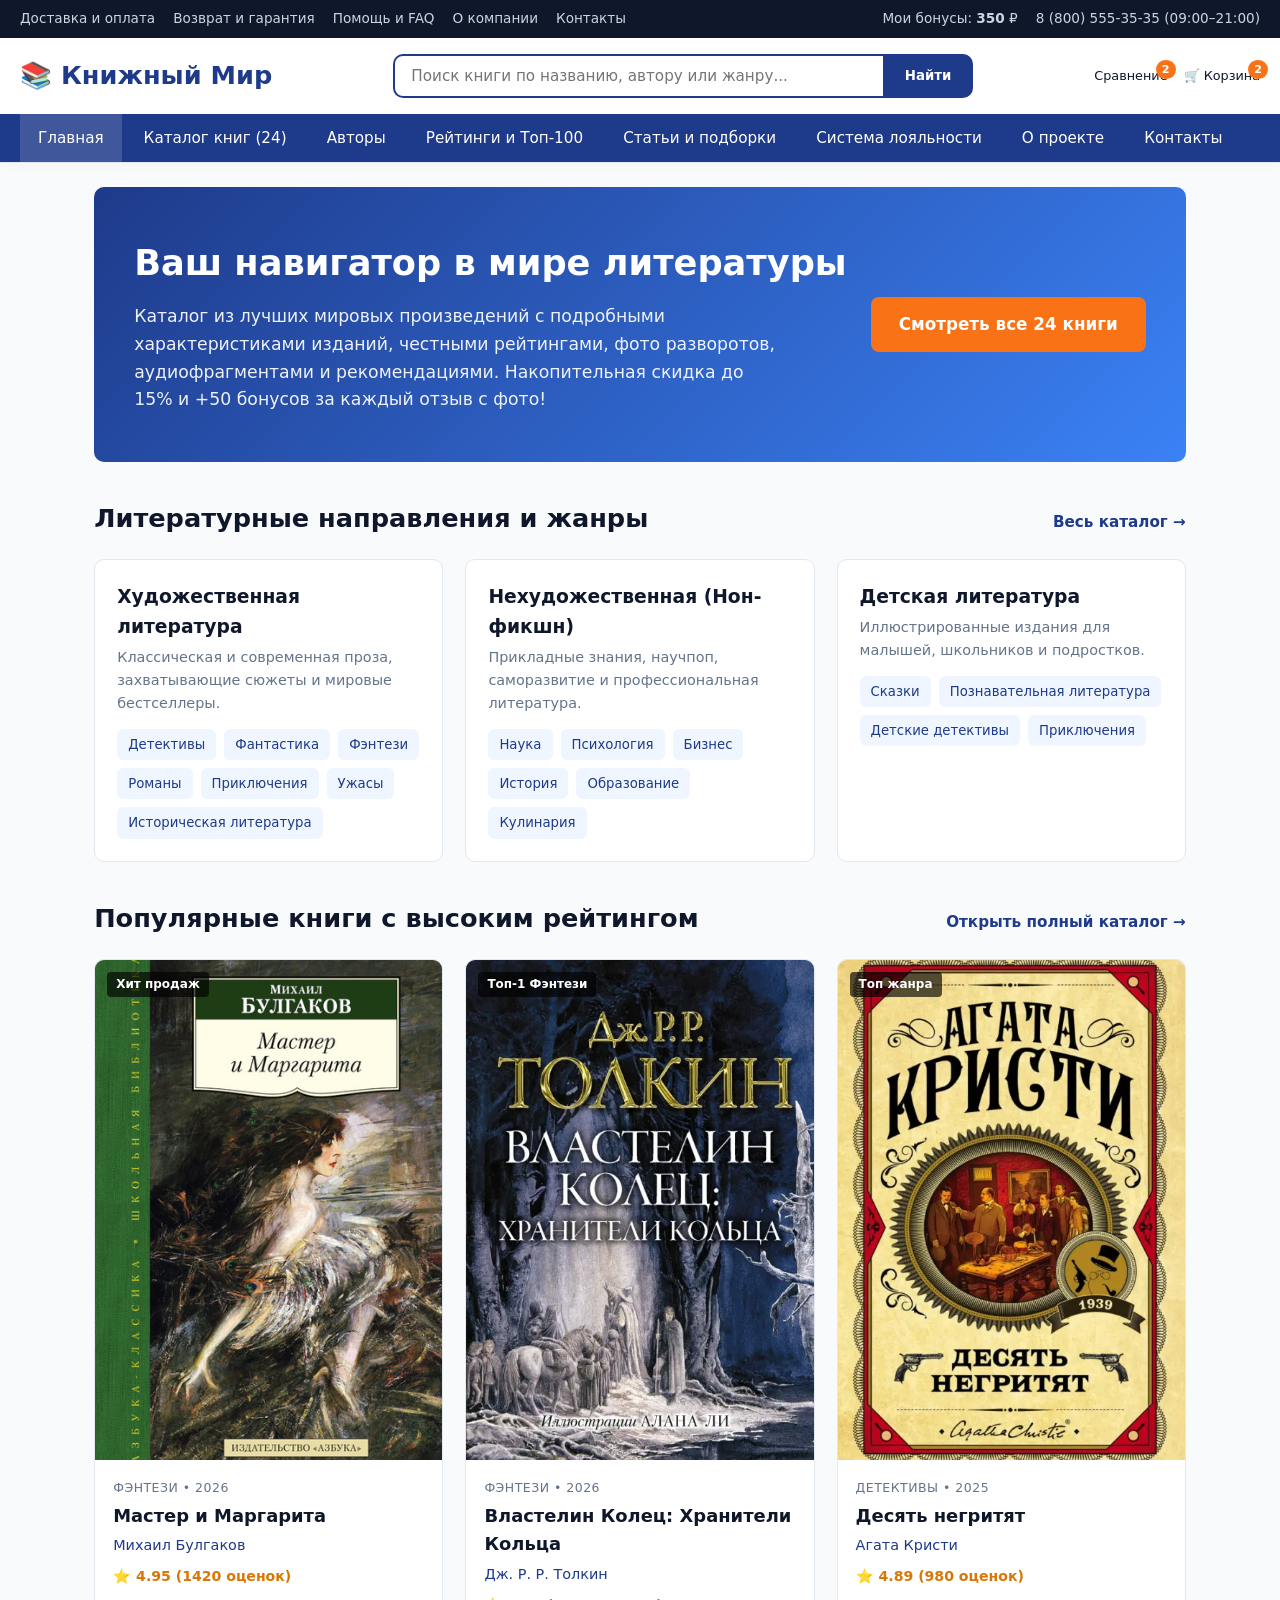
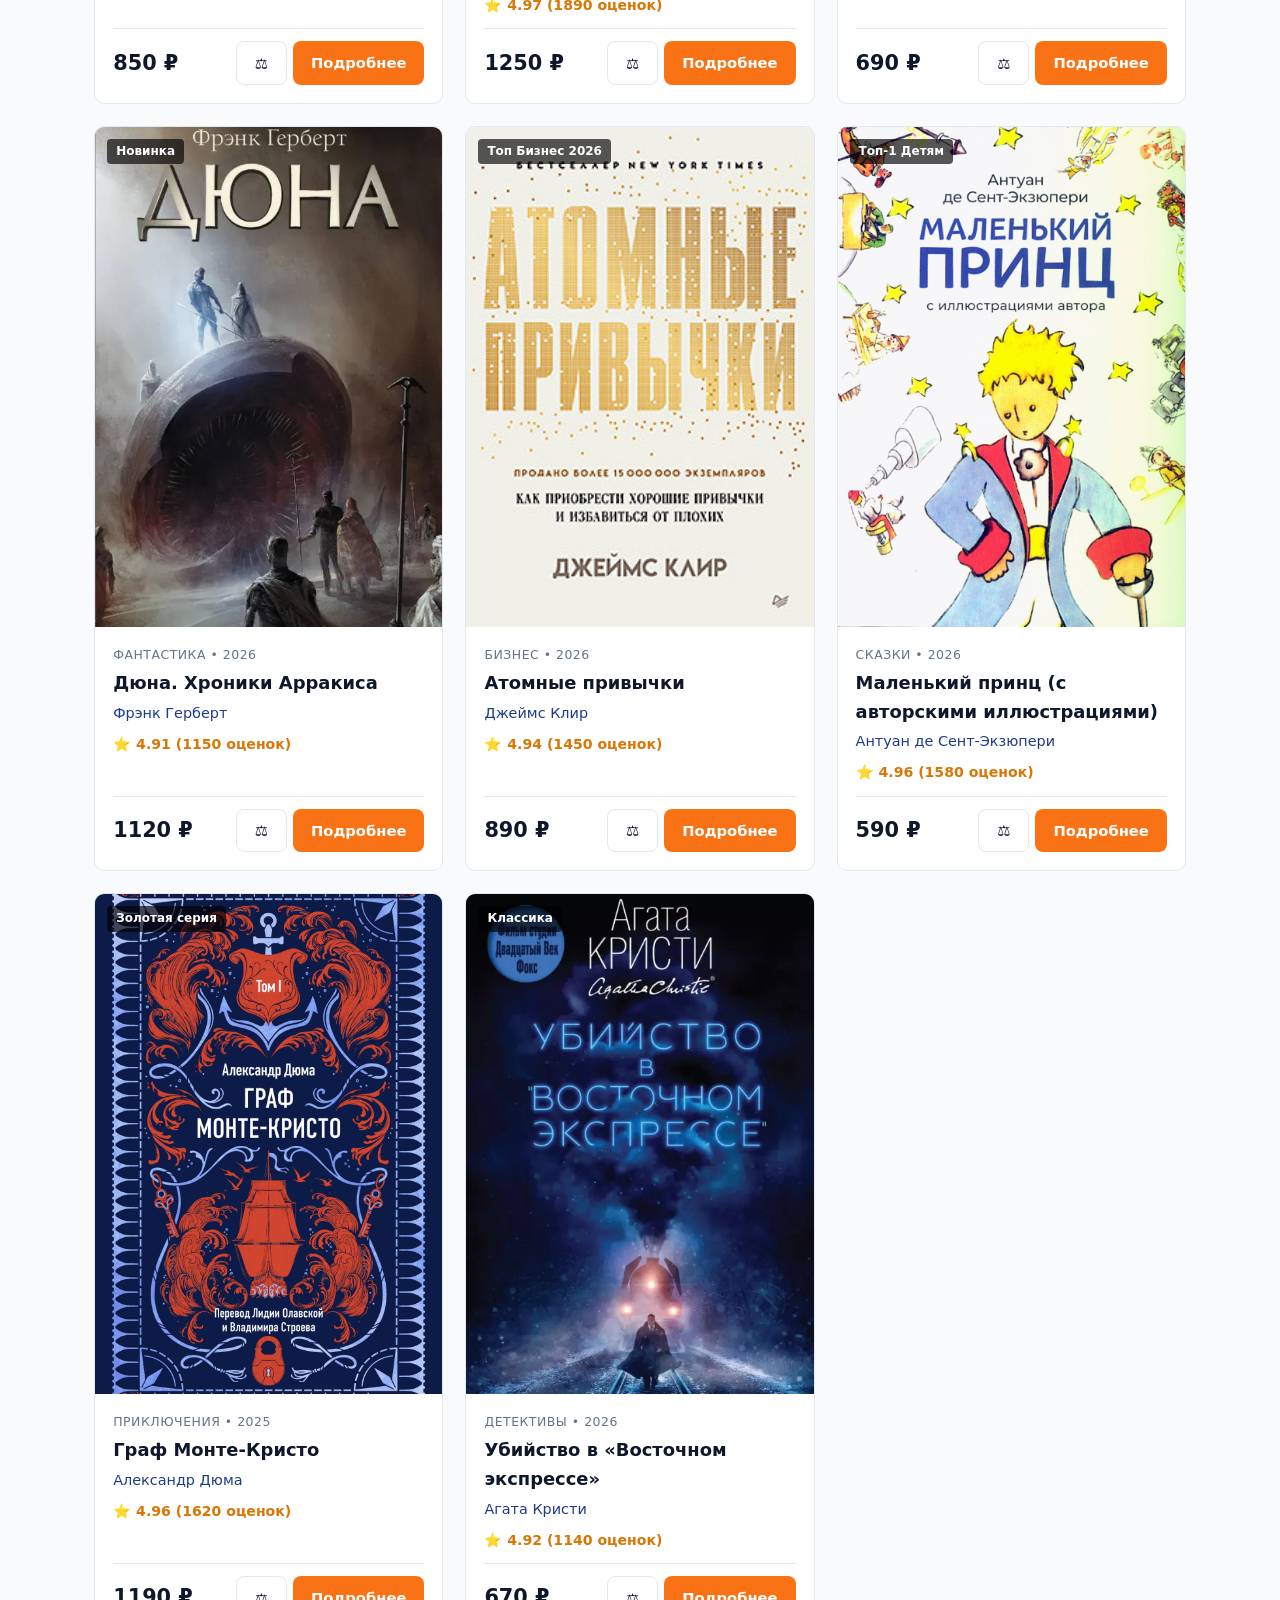
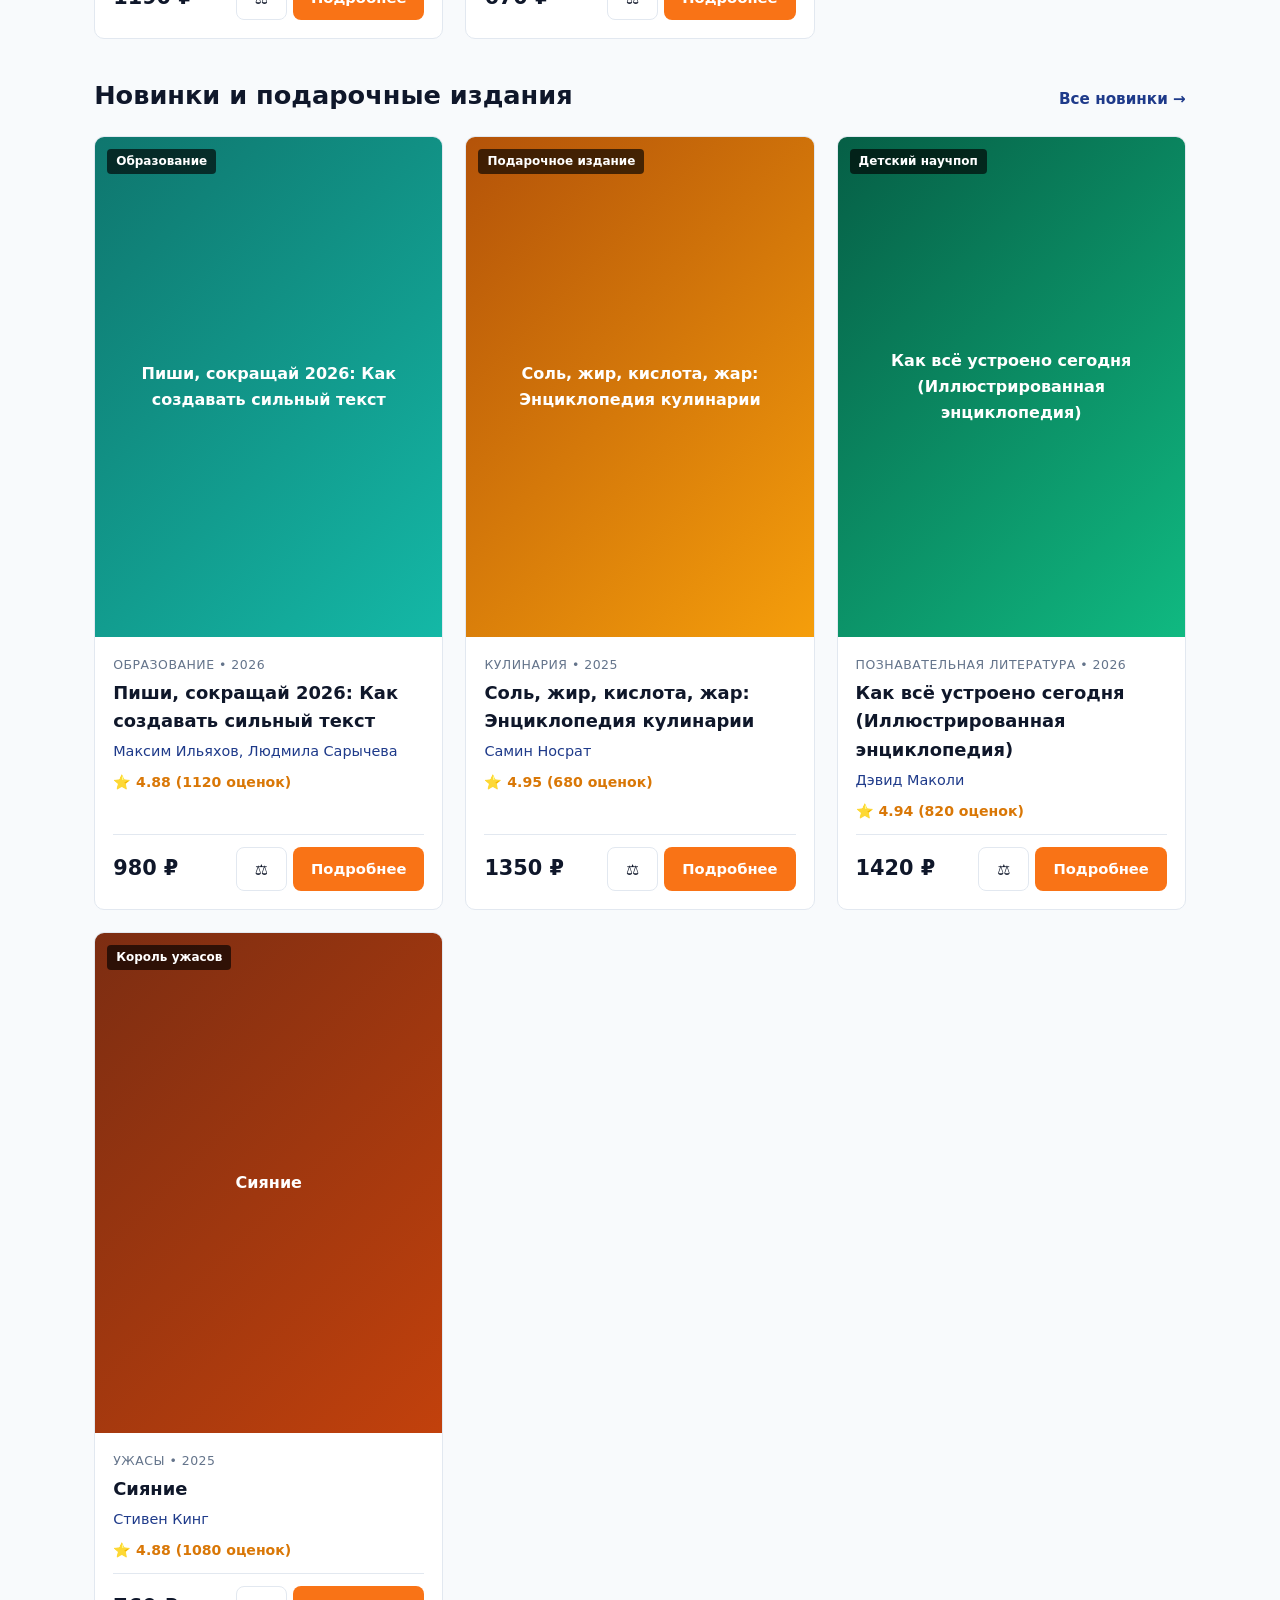
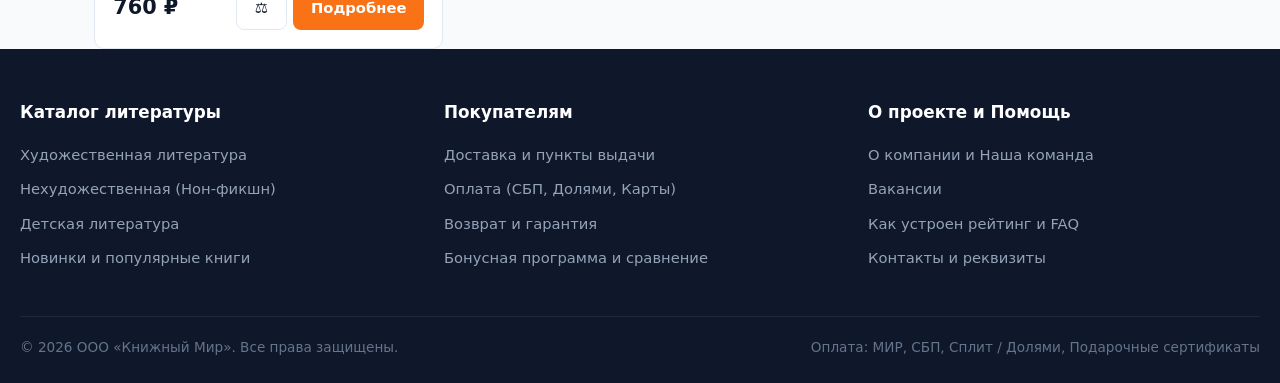
==== index.html @ ac9afecb "Add files via upload" ====
<!DOCTYPE html>
<html lang="ru">
<head>
    <meta charset="UTF-8">
	<meta name="yandex-verification" content="7a20573ecc2f7885" />
    <meta name="viewport" content="width=device-width, initial-scale=1.0">
    <title>Книжный Мир — интернет-магазин книг и литературный каталог с рейтингами</title>
    <meta name="description" content="Большой каталог художественной, нехудожественной и детской литературы. Отзывы читателей, подборки лучших книг, быстрая доставка и оплата Долями или СБП.">
    <meta name="keywords" content="книги, каталог книг, лучшие книги, книги по жанрам, художественная литература, нон фикшн, детская литература">
    <link rel="stylesheet" href="style.css">
</head>
<body>

    <div class="top-bar">
        <div class="container top-bar-inner">
            <div class="top-links">
                <a href="delivery.html">Доставка и оплата</a>
                <a href="delivery.html#returns">Возврат и гарантия</a>
                <a href="help.html">Помощь и FAQ</a>
                <a href="about.html">О компании</a>
                <a href="contacts.html">Контакты</a>
            </div>
            <div class="top-actions">
                <a href="loyalty.html">Мои бонусы: <strong class="js-bonus-count">350</strong> ₽</a>
                <span> 8 (800) 555-35-35 (09:00–21:00)</span>
            </div>
        </div>
    </div>

    <header>
        <div class="container header-main">
            <a href="index.html" class="logo">📚 Книжный Мир</a>
            <form class="search-box" action="catalog.html" method="get">
                <input type="text" name="q" placeholder="Поиск книги по названию, автору или жанру...">
                <button type="submit">Найти</button>
            </form>
            <div class="header-icons">
                <a href="loyalty.html" class="icon-btn">
                    <span>Сравнение</span>
                    <span class="badge js-compare-count">2</span>
                </a>
                <a href="delivery.html" class="icon-btn">
                    <span>🛒 Корзина</span>
                    <span class="badge js-cart-count">2</span>
                </a>
            </div>
        </div>
        <nav class="main-nav">
            <div class="container">
                <ul class="nav-list">
                    <li><a href="index.html" class="active">Главная</a></li>
                    <li><a href="catalog.html">Каталог книг (24)</a></li>
                    <li><a href="authors.html">Авторы</a></li>
                    <li><a href="ratings.html">Рейтинги и Топ-100</a></li>
                    <li><a href="articles.html">Статьи и подборки</a></li>
                    <li><a href="loyalty.html">Система лояльности</a></li>
                    <li><a href="about.html">О проекте</a></li>
                    <li><a href="contacts.html">Контакты</a></li>
                </ul>
            </div>
        </nav>
    </header>

    <main class="container">
        <section class="hero">
            <div>
                <h1>Ваш навигатор в мире литературы</h1>
                <p>Каталог из лучших мировых произведений с подробными характеристиками изданий, честными рейтингами, фото разворотов, аудиофрагментами и рекомендациями. Накопительная скидка до 15% и +50 бонусов за каждый отзыв с фото!</p>
            </div>
            <a href="catalog.html" class="btn btn-primary" style="font-size:1.05rem; padding:14px 28px;">Смотреть все 24 книги</a>
        </section>

        <div class="section-header">
            <h2>Литературные направления и жанры</h2>
            <a href="catalog.html">Весь каталог →</a>
        </div>

        <div class="grid-3">
            <div class="card">
                <h3><a href="catalog.html?cat=fiction">Художественная литература</a></h3>
                <p style="color:var(--text-muted); font-size:0.9rem; margin-top:4px;">Классическая и современная проза, захватывающие сюжеты и мировые бестселлеры.</p>
                <div class="genre-tags">
                    <a href="catalog.html?genre=Детективы" class="tag">Детективы</a>
                    <a href="catalog.html?genre=Фантастика" class="tag">Фантастика</a>
                    <a href="catalog.html?genre=Фэнтези" class="tag">Фэнтези</a>
                    <a href="catalog.html?genre=Романы" class="tag">Романы</a>
                    <a href="catalog.html?genre=Приключения" class="tag">Приключения</a>
                    <a href="catalog.html?genre=Ужасы" class="tag">Ужасы</a>
                    <a href="catalog.html?genre=Историческая литература" class="tag">Историческая литература</a>
                </div>
            </div>

            <div class="card">
                <h3><a href="catalog.html?cat=nonfiction">Нехудожественная (Нон-фикшн)</a></h3>
                <p style="color:var(--text-muted); font-size:0.9rem; margin-top:4px;">Прикладные знания, научпоп, саморазвитие и профессиональная литература.</p>
                <div class="genre-tags">
                    <a href="catalog.html?genre=Наука" class="tag">Наука</a>
                    <a href="catalog.html?genre=Психология" class="tag">Психология</a>
                    <a href="catalog.html?genre=Бизнес" class="tag">Бизнес</a>
                    <a href="catalog.html?genre=История" class="tag">История</a>
                    <a href="catalog.html?genre=Образование" class="tag">Образование</a>
                    <a href="catalog.html?genre=Кулинария" class="tag">Кулинария</a>
                </div>
            </div>

            <div class="card">
                <h3><a href="catalog.html?cat=kids">Детская литература</a></h3>
                <p style="color:var(--text-muted); font-size:0.9rem; margin-top:4px;">Иллюстрированные издания для малышей, школьников и подростков.</p>
                <div class="genre-tags">
                    <a href="catalog.html?genre=Сказки" class="tag">Сказки</a>
                    <a href="catalog.html?genre=Познавательная литература" class="tag">Познавательная литература</a>
                    <a href="catalog.html?genre=Детские детективы" class="tag">Детские детективы</a>
                    <a href="catalog.html?genre=Приключения" class="tag">Приключения</a>
                </div>
            </div>
        </div>

        <div class="section-header">
            <h2>Популярные книги с высоким рейтингом</h2>
            <a href="catalog.html">Открыть полный каталог →</a>
        </div>
        <div class="grid-4" id="home-popular-grid"></div>

        <div class="section-header">
            <h2>Новинки и подарочные издания</h2>
            <a href="catalog.html">Все новинки →</a>
        </div>
        <div class="grid-4" id="home-new-grid"></div>
    </main>

    <footer>
        <div class="container">
            <div class="footer-grid">
                <div class="footer-col">
                    <h4>Каталог литературы</h4>
                    <ul>
                        <li><a href="catalog.html?cat=fiction">Художественная литература</a></li>
                        <li><a href="catalog.html?cat=nonfiction">Нехудожественная (Нон-фикшн)</a></li>
                        <li><a href="catalog.html?cat=kids">Детская литература</a></li>
                        <li><a href="ratings.html">Новинки и популярные книги</a></li>
                    </ul>
                </div>
                <div class="footer-col">
                    <h4>Покупателям</h4>
                    <ul>
                        <li><a href="delivery.html">Доставка и пункты выдачи</a></li>
                        <li><a href="delivery.html#payment">Оплата (СБП, Долями, Карты)</a></li>
                        <li><a href="delivery.html#returns">Возврат и гарантия</a></li>
                        <li><a href="loyalty.html">Бонусная программа и сравнение</a></li>
                    </ul>
                </div>
                <div class="footer-col">
                    <h4>О проекте и Помощь</h4>
                    <ul>
                        <li><a href="about.html">О компании и Наша команда</a></li>
                        <li><a href="about.html#vacancies">Вакансии</a></li>
                        <li><a href="help.html">Как устроен рейтинг и FAQ</a></li>
                        <li><a href="contacts.html">Контакты и реквизиты</a></li>
                    </ul>
                </div>
            </div>
            <div class="footer-bottom">
                <span>© 2026 ООО «Книжный Мир». Все права защищены.</span>
                <span>Оплата: МИР, СБП, Сплит / Долями, Подарочные сертификаты</span>
            </div>
        </div>
    </footer>

    <script src="script.js"></script>
</body>
</html>
---- style.css ----
:root {
    --primary: #1e3a8a;
    --primary-hover: #1d4ed8;
    --accent: #f97316;
    --accent-hover: #ea580c;
    --bg: #f8fafc;
    --surface: #ffffff;
    --text: #0f172a;
    --text-muted: #64748b;
    --border: #e2e8f0;
    --success: #16a34a;
    --radius: 10px;
}

* {
    margin: 0;
    padding: 0;
    /*box-sizing: border-box;*/
    font-family: 'Segoe UI', system-ui, -apple-system, sans-serif;
}

body {
    background-color: var(--bg);
    color: var(--text);
    line-height: 1.6;
    display: flex;
    flex-direction: column;
    min-height: 100vh;
}

a {
    color: inherit;
    text-decoration: none;
    transition: 0.2s;
}

ul {
    list-style: none;
}

.container {
    max-width: 1240px;
    margin: 0 auto;
    padding: 0 20px;
}

/* Верхняя коммерческая панель */
.top-bar {
    background: #0f172a;
    color: #cbd5e1;
    font-size: 0.85rem;
    padding: 8px 0;
}

.top-bar-inner {
    display: flex;
    justify-content: space-between;
    align-items: center;
    flex-wrap: wrap;
    gap: 10px;
}

.top-links, .top-actions {
    display: flex;
    gap: 18px;
    align-items: center;
}

.top-bar a:hover {
    color: #ffffff;
}

/* Шапка сайта */
header {
    background: var(--surface);
    border-bottom: 1px solid var(--border);
    position: sticky;
    top: 0;
    z-index: 100;
    box-shadow: 0 2px 10px rgba(0, 0, 0, 0.03);
}

.header-main {
    display: flex;
    justify-content: space-between;
    align-items: center;
    padding: 16px 0;
    gap: 24px;
}

.logo {
    font-size: 1.6rem;
    font-weight: 800;
    color: var(--primary);
    display: flex;
    align-items: center;
    gap: 8px;
    white-space: nowrap;
}

.search-box {
    flex: 1;
    display: flex;
    max-width: 580px;
}

.search-box input {
    width: 100%;
    padding: 11px 16px;
    border: 2px solid var(--primary);
    border-right: none;
    border-radius: var(--radius) 0 0 var(--radius);
    outline: none;
    font-size: 0.95rem;
}

.search-box button {
    background: var(--primary);
    color: #fff;
    border: none;
    padding: 0 22px;
    border-radius: 0 var(--radius) var(--radius) 0;
    font-weight: 600;
    cursor: pointer;
}

.search-box button:hover {
    background: var(--primary-hover);
}

.header-icons {
    display: flex;
    gap: 16px;
    align-items: center;
}

.icon-btn {
    display: flex;
    flex-direction: column;
    align-items: center;
    font-size: 0.8rem;
    color: var(--text);
    position: relative;
    cursor: pointer;
}

.badge {
    background: var(--accent);
    color: #fff;
    font-size: 0.7rem;
    font-weight: 700;
    padding: 1px 6px;
    border-radius: 99px;
    position: absolute;
    top: -6px;
    right: -8px;
}

/* Главная навигация */
.main-nav {
    background: var(--primary);
    color: #fff;
}

.nav-list {
    display: flex;
    gap: 4px;
    flex-wrap: wrap;
}

.nav-list a {
    display: block;
    padding: 12px 18px;
    font-weight: 500;
    font-size: 0.95rem;
}

.nav-list a:hover, .nav-list a.active {
    background: rgba(255, 255, 255, 0.15);
}

/* Хлебные крошки */
.breadcrumbs {
    padding: 14px 0;
    font-size: 0.88rem;
    color: var(--text-muted);
}

.breadcrumbs a:hover {
    color: var(--primary);
    text-decoration: underline;
}

/* Баннеры и секции */
main {
    flex: 1;
    padding-bottom: 60px;
}

.hero {
    background: linear-gradient(135deg, #1e3a8a 0%, #3b82f6 100%);
    color: #fff;
    padding: 48px 40px;
    border-radius: var(--radius);
    margin: 24px 0 36px;
    display: flex;
    justify-content: space-between;
    align-items: center;
    gap: 24px;
    flex-wrap: wrap;
}

.hero h1 {
    font-size: 2.2rem;
    margin-bottom: 12px;
}

.hero p {
    font-size: 1.08rem;
    opacity: 0.92;
    max-width: 650px;
}

.section-header {
    display: flex;
    justify-content: space-between;
    align-items: baseline;
    margin: 36px 0 20px;
}

.section-header h2 {
    font-size: 1.6rem;
    color: var(--text);
}

.section-header a {
    color: var(--primary);
    font-weight: 600;
    font-size: 0.95rem;
}

/* Сетки и карточки */
.grid-3 {
    display: grid;
    grid-template-columns: repeat(auto-fill, minmax(340px, 1fr));
    gap: 22px;
}

.grid-4 {
    display: grid;
    grid-template-columns: repeat(auto-fill, minmax(260px, 1fr));
    gap: 22px;
}

.card {
    background: var(--surface);
    border: 1px solid var(--border);
    border-radius: var(--radius);
    padding: 22px;
    transition: transform 0.2s, box-shadow 0.2s;
}

.card:hover {
    transform: translateY(-3px);
    box-shadow: 0 10px 20px rgba(0, 0, 0, 0.06);
}

.genre-tags {
    display: flex;
    flex-wrap: wrap;
    gap: 8px;
    margin-top: 14px;
}

.tag {
    background: #eff6ff;
    color: var(--primary);
    padding: 5px 11px;
    border-radius: 6px;
    font-size: 0.83rem;
    font-weight: 500;
}

.tag:hover {
    background: var(--primary);
    color: #fff;
}

/* Карточка книги */
.book-card {
	
    background: var(--surface);
    border: 1px solid var(--border);
    border-radius: var(--radius);
    overflow: hidden;
    display: flex;
    flex-direction: column;
    transition: 0.2s;
}

.book-card:hover {
    box-shadow: 0 8px 20px rgba(0, 0, 0, 0.08);
}

.book-cover {
    height: 460px; /* Было, например, 240px или 250px — увеличьте до нужной высоты */
    display: flex;
    flex-direction: column;
    justify-content: center;
    align-items: center;
    color: #fff;
    padding: 20px;
    text-align: center;
    font-weight: 700;
    position: relative;
    overflow: hidden;
}

.cover-1 { background: linear-gradient(135deg, #7c2d12, #c2410c); }
.cover-2 { background: linear-gradient(135deg, #1e293b, #475569); }
.cover-3 { background: linear-gradient(135deg, #312e81, #4f46e5); }
.cover-4 { background: linear-gradient(135deg, #065f46, #10b981); }
.cover-5 { background: linear-gradient(135deg, #831843, #db2777); }
.cover-6 { background: linear-gradient(135deg, #1e3a8a, #2563eb); }
.cover-7 { background: linear-gradient(135deg, #0f766e, #14b8a6); }
.cover-8 { background: linear-gradient(135deg, #4338ca, #6366f1); }
.cover-9 { background: linear-gradient(135deg, #b45309, #f59e0b); }
.cover-10 { background: linear-gradient(135deg, #374151, #111827); }

.book-badge {
    position: absolute;
    top: 12px;
    left: 12px;
    background: rgba(0, 0, 0, 0.65);
    color: #fff;
    padding: 3px 9px;
    border-radius: 4px;
    font-size: 0.75rem;
}

.book-body {
    padding: 18px;
    display: flex;
    flex-direction: column;
    flex: 1;
}

.book-genre {
    font-size: 0.78rem;
    color: var(--text-muted);
    text-transform: uppercase;
    letter-spacing: 0.5px;
}

.book-title {
    font-size: 1.12rem;
    font-weight: 700;
    margin: 4px 0;
}

.book-author {
    font-size: 0.9rem;
    color: var(--primary);
    margin-bottom: 8px;
}

.book-rating {
    font-size: 0.88rem;
    color: #d97706;
    font-weight: 600;
    margin-bottom: 12px;
}

.book-price-row {
    margin-top: auto;
    display: flex;
    justify-content: space-between;
    align-items: center;
    padding-top: 12px;
    border-top: 1px solid var(--border);
}

.price {
    font-size: 1.3rem;
    font-weight: 800;
    color: var(--text);
}

/* Кнопки */
.btn {
    display: inline-flex;
    align-items: center;
    justify-content: center;
    gap: 6px;
    padding: 10px 18px;
    border-radius: 8px;
    font-weight: 600;
    font-size: 0.92rem;
    border: none;
    cursor: pointer;
    transition: 0.2s;
}

.btn-primary {
    background: var(--accent);
    color: #fff;
}

.btn-primary:hover {
    background: var(--accent-hover);
}

.btn-outline {
    background: transparent;
    border: 1px solid var(--border);
    color: var(--text);
}

.btn-outline:hover {
    border-color: var(--primary);
    color: var(--primary);
}

/* Макет каталога с фильтрами */
.catalog-layout {
    display: grid;
    grid-template-columns: 280px 1fr;
    gap: 28px;
    margin-top: 20px;
}

.filter-panel {
    background: var(--surface);
    border: 1px solid var(--border);
    border-radius: var(--radius);
    padding: 20px;
    height: fit-content;
}

.filter-group {
    margin-bottom: 20px;
    padding-bottom: 16px;
    border-bottom: 1px solid var(--border);
}

.filter-group:last-child {
    border-bottom: none;
}

.filter-group h4 {
    margin-bottom: 10px;
    font-size: 0.98rem;
}

.filter-group label {
    display: block;
    font-size: 0.9rem;
    margin-bottom: 6px;
    cursor: pointer;
}

.sort-bar {
    background: var(--surface);
    border: 1px solid var(--border);
    border-radius: var(--radius);
    padding: 14px 20px;
    margin-bottom: 20px;
    display: flex;
    justify-content: space-between;
    align-items: center;
    flex-wrap: wrap;
    gap: 12px;
}

.sort-bar select, .filter-group select, .filter-group input[type="text"], .filter-group input[type="number"] {
    padding: 8px 12px;
    border: 1px solid var(--border);
    border-radius: 6px;
    font-size: 0.9rem;
    width: 100%;
}

/* Страница книги (Карточка товара) */
.product-grid {
    display: grid;
    grid-template-columns: 340px 1fr;
    gap: 36px;
    background: var(--surface);
    border: 1px solid var(--border);
    border-radius: var(--radius);
    padding: 30px;
}

.product-widgets {
    display: grid;
    grid-template-columns: 1fr 1fr;
    gap: 18px;
    margin: 22px 0;
}

.widget-box {
    background: #f8fafc;
    border: 1px solid var(--border);
    border-radius: 8px;
    padding: 16px;
}

.widget-box h4 {
    margin-bottom: 10px;
    color: var(--primary);
}

.specs-table {
    width: 100%;
    border-collapse: collapse;
    margin-top: 12px;
}

.specs-table td {
    padding: 9px 0;
    border-bottom: 1px dashed var(--border);
    font-size: 0.93rem;
}

.specs-table td:first-child {
    color: var(--text-muted);
    width: 48%;
}

/* Таблицы и модальные окна */
.compare-table {
    width: 100%;
    border-collapse: collapse;
    background: var(--surface);
    border-radius: var(--radius);
    overflow: hidden;
    border: 1px solid var(--border);
}

.compare-table th, .compare-table td {
    padding: 14px 18px;
    border: 1px solid var(--border);
    text-align: left;
}

.compare-table th {
    background: #f1f5f9;
    width: 220px;
}

.modal-overlay {
    display: none;
    position: fixed;
    inset: 0;
    background: rgba(15, 23, 42, 0.65);
    z-index: 999;
    justify-content: center;
    align-items: center;
    padding: 20px;
}

.modal-overlay.active {
    display: flex;
}

.modal-box {
    background: var(--surface);
    max-width: 720px;
    width: 100%;
    border-radius: var(--radius);
    padding: 28px;
    max-height: 85vh;
    overflow-y: auto;
    position: relative;
}

.modal-close {
    position: absolute;
    top: 16px;
    right: 20px;
    font-size: 1.5rem;
    background: none;
    border: none;
    cursor: pointer;
}

/* Подвал сайта */
footer {
    background: #0f172a;
    color: #e2e8f0;
    padding: 50px 0 24px;
    margin-top: auto;
}

.footer-grid {
    display: grid;
    grid-template-columns: repeat(auto-fit, minmax(220px, 1fr));
    gap: 32px;
    margin-bottom: 36px;
}

.footer-col h4 {
    color: #fff;
    margin-bottom: 16px;
    font-size: 1.05rem;
}

.footer-col ul li {
    margin-bottom: 9px;
}

.footer-col a {
    color: #94a3b8;
    font-size: 0.92rem;
}

.footer-col a:hover {
    color: #fff;
}

.footer-bottom {
    border-top: 1px solid #1e293b;
    padding-top: 20px;
    display: flex;
    justify-content: space-between;
    font-size: 0.85rem;
    color: #64748b;
    flex-wrap: wrap;
    gap: 10px;
}

@media (max-width: 900px) {
    .catalog-layout, .product-grid, .product-widgets {
        grid-template-columns: 1fr;
    }
    .header-main {
        flex-wrap: wrap;
    }
}

/* Стили для реальных картинок-обложек */
.book-cover img {
    width: 100%;
    height: 100%;
    object-fit: cover; /* картинка заполняет блок без искажения пропорций */
    position: absolute;
    top: 0;
    left: 0;
    z-index: 1;
}

/* Бейджик поверх картинки */
.book-cover .book-badge {
    z-index: 2;
}

/* На случай если картинка не загрузилась, текст останется виден на фоне */
.book-cover span:not(.book-badge) {
    position: relative;
    z-index: 0;
}
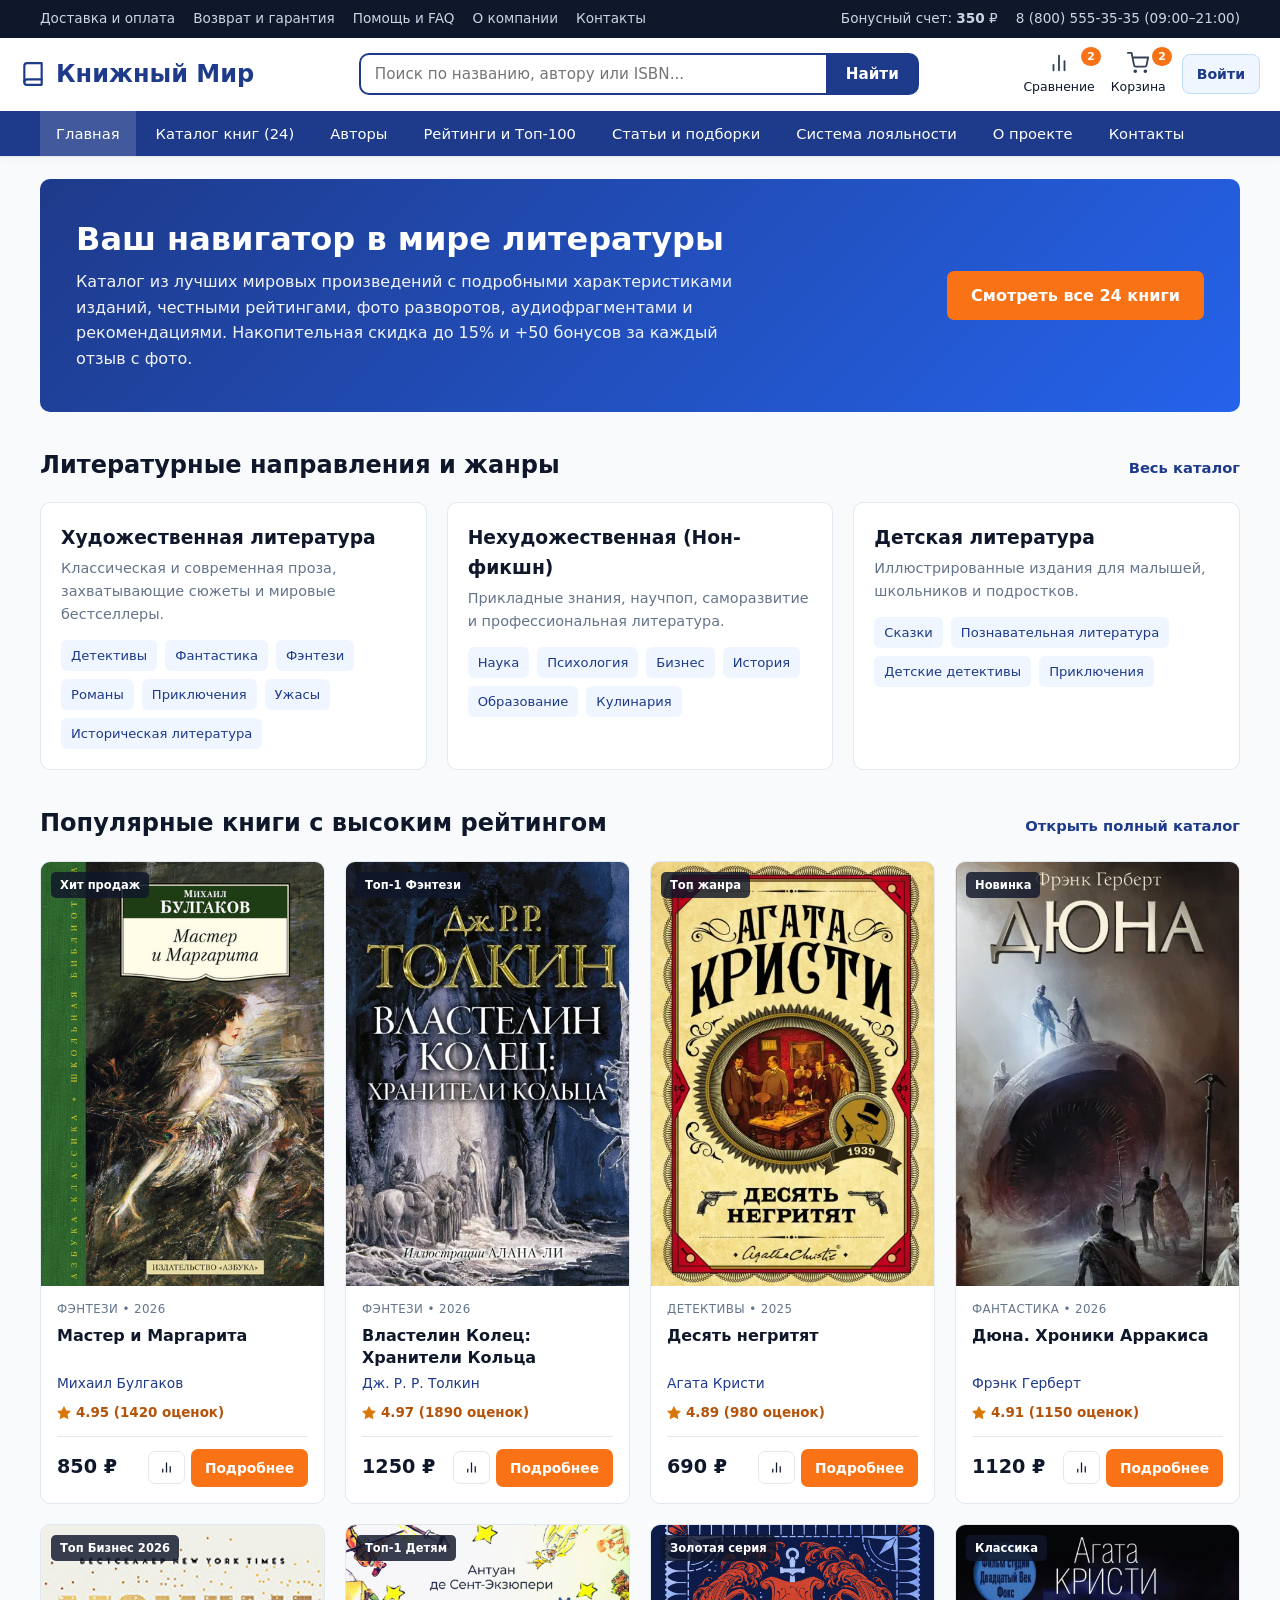
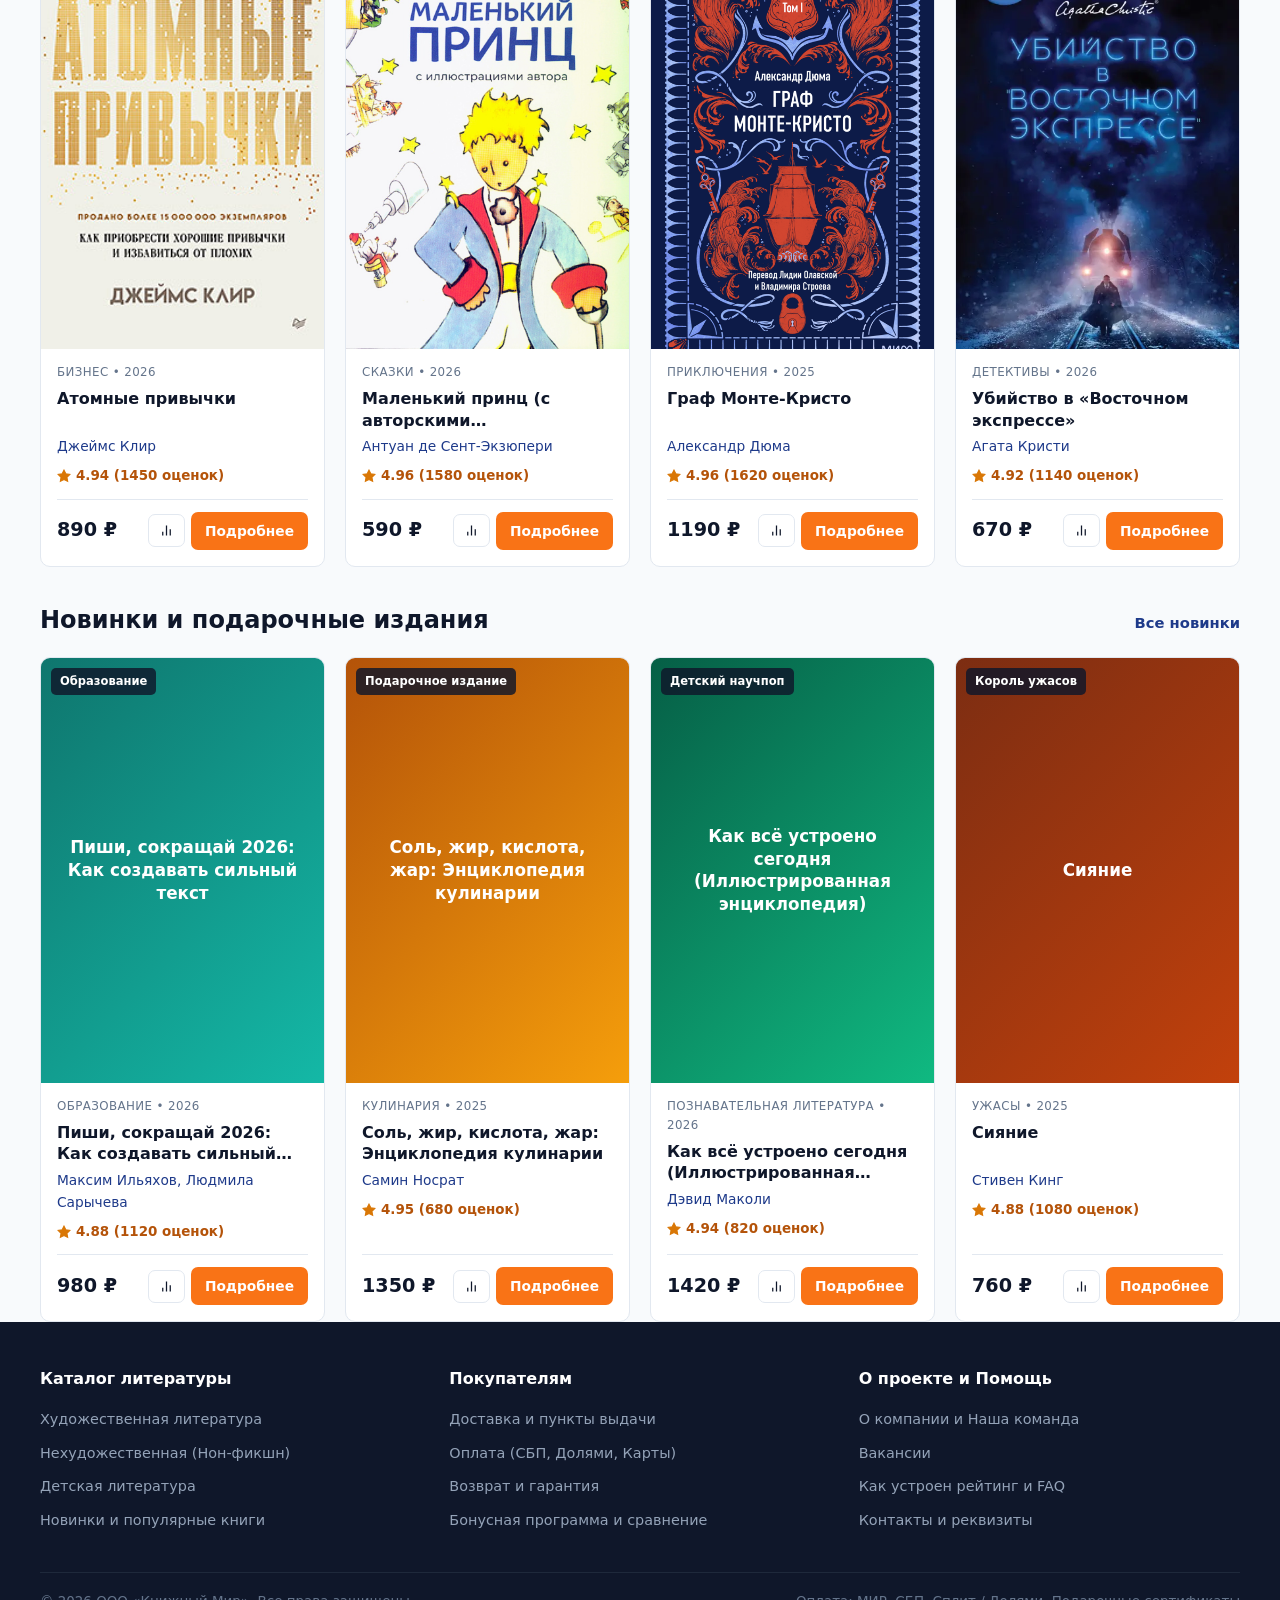
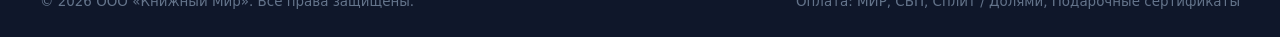
==== commit 81f76624: "Add files via upload" ====
--- a/index.html
+++ b/index.html
@@ -2,9 +2,9 @@
 <html lang="ru">
 <head>
     <meta charset="UTF-8">
-	<meta name="yandex-verification" content="7a20573ecc2f7885" />
+    <meta name="yandex-verification" content="7a20573ecc2f7885" />
     <meta name="viewport" content="width=device-width, initial-scale=1.0">
-    <title>Книжный Мир — интернет-магазин книг и литературный каталог с рейтингами</title>
+    <title>Каталог книг в Туле — купить книги, интернет-магазин с доставкой</title>
     <meta name="description" content="Большой каталог художественной, нехудожественной и детской литературы. Отзывы читателей, подборки лучших книг, быстрая доставка и оплата Долями или СБП.">
     <meta name="keywords" content="книги, каталог книг, лучшие книги, книги по жанрам, художественная литература, нон фикшн, детская литература">
     <link rel="stylesheet" href="style.css">
@@ -21,27 +21,38 @@
                 <a href="contacts.html">Контакты</a>
             </div>
             <div class="top-actions">
-                <a href="loyalty.html">Мои бонусы: <strong class="js-bonus-count">350</strong> ₽</a>
-                <span> 8 (800) 555-35-35 (09:00–21:00)</span>
+                <a href="loyalty.html">Бонусный счет: <strong class="js-bonus-count">350</strong> ₽</a>
+                <span>8 (800) 555-35-35 (09:00–21:00)</span>
             </div>
         </div>
     </div>
 
     <header>
         <div class="container header-main">
-            <a href="index.html" class="logo">📚 Книжный Мир</a>
+            <a href="index.html" class="logo">
+                <svg width="26" height="26" viewBox="0 0 24 24" fill="none" stroke="currentColor" stroke-width="2" stroke-linecap="round" stroke-linejoin="round"><path d="M4 19.5A2.5 2.5 0 0 1 6.5 17H20"></path><path d="M6.5 2H20v20H6.5A2.5 2.5 0 0 1 4 19.5v-15A2.5 2.5 0 0 1 6.5 2z"></path></svg>
+                <span>Книжный Мир</span>
+            </a>
+            
             <form class="search-box" action="catalog.html" method="get">
-                <input type="text" name="q" placeholder="Поиск книги по названию, автору или жанру...">
+                <label for="main-search-input" style="display:none;">Поиск книги</label>
+                <input type="text" id="main-search-input" name="q" placeholder="Поиск по названию, автору или ISBN...">
                 <button type="submit">Найти</button>
             </form>
+
             <div class="header-icons">
                 <a href="loyalty.html" class="icon-btn">
+                    <svg viewBox="0 0 24 24" fill="none" stroke-width="2" stroke-linecap="round" stroke-linejoin="round"><line x1="18" y1="20" x2="18" y2="10"></line><line x1="12" y1="20" x2="12" y2="4"></line><line x1="6" y1="20" x2="6" y2="14"></line></svg>
                     <span>Сравнение</span>
                     <span class="badge js-compare-count">2</span>
                 </a>
                 <a href="delivery.html" class="icon-btn">
-                    <span>🛒 Корзина</span>
+                    <svg viewBox="0 0 24 24" fill="none" stroke-width="2" stroke-linecap="round" stroke-linejoin="round"><circle cx="9" cy="21" r="1"></circle><circle cx="20" cy="21" r="1"></circle><path d="M1 1h4l2.68 13.39a2 2 0 0 0 2 1.61h9.72a2 2 0 0 0 2-1.61L23 6H6"></path></svg>
+                    <span>Корзина</span>
                     <span class="badge js-cart-count">2</span>
+                </a>
+                <a href="login.html" class="btn-login">
+                    <span>Войти</span>
                 </a>
             </div>
         </div>
@@ -65,14 +76,14 @@
         <section class="hero">
             <div>
                 <h1>Ваш навигатор в мире литературы</h1>
-                <p>Каталог из лучших мировых произведений с подробными характеристиками изданий, честными рейтингами, фото разворотов, аудиофрагментами и рекомендациями. Накопительная скидка до 15% и +50 бонусов за каждый отзыв с фото!</p>
+                <p>Каталог из лучших мировых произведений с подробными характеристиками изданий, честными рейтингами, фото разворотов, аудиофрагментами и рекомендациями. Накопительная скидка до 15% и +50 бонусов за каждый отзыв с фото.</p>
             </div>
-            <a href="catalog.html" class="btn btn-primary" style="font-size:1.05rem; padding:14px 28px;">Смотреть все 24 книги</a>
+            <a href="catalog.html" class="btn btn-primary" style="font-size:1rem; padding:12px 24px;">Смотреть все 24 книги</a>
         </section>
 
         <div class="section-header">
             <h2>Литературные направления и жанры</h2>
-            <a href="catalog.html">Весь каталог →</a>
+            <a href="catalog.html">Весь каталог</a>
         </div>
 
         <div class="grid-3">
@@ -117,13 +128,13 @@
 
         <div class="section-header">
             <h2>Популярные книги с высоким рейтингом</h2>
-            <a href="catalog.html">Открыть полный каталог →</a>
+            <a href="catalog.html">Открыть полный каталог</a>
         </div>
         <div class="grid-4" id="home-popular-grid"></div>
 
         <div class="section-header">
             <h2>Новинки и подарочные издания</h2>
-            <a href="catalog.html">Все новинки →</a>
+            <a href="catalog.html">Все новинки</a>
         </div>
         <div class="grid-4" id="home-new-grid"></div>
     </main>
--- a/style.css
+++ b/style.css
@@ -15,17 +15,18 @@
 * {
     margin: 0;
     padding: 0;
-    /*box-sizing: border-box;*/
+    box-sizing: border-box;
     font-family: 'Segoe UI', system-ui, -apple-system, sans-serif;
 }
 
-body {
+html, body {
     background-color: var(--bg);
     color: var(--text);
     line-height: 1.6;
     display: flex;
     flex-direction: column;
     min-height: 100vh;
+    overflow-x: hidden;
 }
 
 a {
@@ -39,12 +40,13 @@
 }
 
 .container {
+    width: 100%;
     max-width: 1240px;
     margin: 0 auto;
     padding: 0 20px;
 }
 
-/* Верхняя коммерческая панель */
+/* ================= ВЕРХНЯЯ ПАНЕЛЬ ================= */
 .top-bar {
     background: #0f172a;
     color: #cbd5e1;
@@ -70,58 +72,65 @@
     color: #ffffff;
 }
 
-/* Шапка сайта */
+/* ================= ШАПКА САЙТА ================= */
 header {
     background: var(--surface);
     border-bottom: 1px solid var(--border);
     position: sticky;
     top: 0;
     z-index: 100;
-    box-shadow: 0 2px 10px rgba(0, 0, 0, 0.03);
+    box-shadow: 0 2px 10px rgba(0, 0, 0, 0.04);
 }
 
 .header-main {
     display: flex;
     justify-content: space-between;
     align-items: center;
-    padding: 16px 0;
-    gap: 24px;
+    padding: 14px 0;
+    gap: 20px;
 }
 
 .logo {
-    font-size: 1.6rem;
+    font-size: 1.5rem;
     font-weight: 800;
     color: var(--primary);
-    display: flex;
-    align-items: center;
-    gap: 8px;
+    display: inline-flex;
+    align-items: center;
+    gap: 10px;
     white-space: nowrap;
 }
 
 .search-box {
     flex: 1;
     display: flex;
-    max-width: 580px;
+    max-width: 560px;
+    min-width: 0;
 }
 
 .search-box input {
+    flex: 1;
+    min-width: 0;
     width: 100%;
-    padding: 11px 16px;
+    padding: 10px 14px;
     border: 2px solid var(--primary);
     border-right: none;
     border-radius: var(--radius) 0 0 var(--radius);
     outline: none;
     font-size: 0.95rem;
+    color: var(--text);
+    background: #ffffff;
 }
 
 .search-box button {
     background: var(--primary);
     color: #fff;
     border: none;
-    padding: 0 22px;
+    padding: 0 20px;
     border-radius: 0 var(--radius) var(--radius) 0;
     font-weight: 600;
+    font-size: 0.95rem;
     cursor: pointer;
+    white-space: nowrap;
 }
 
 .search-box button:hover {
@@ -132,31 +141,66 @@
     display: flex;
     gap: 16px;
     align-items: center;
+    flex-shrink: 0;
 }
 
 .icon-btn {
     display: flex;
     flex-direction: column;
     align-items: center;
-    font-size: 0.8rem;
+    font-size: 0.78rem;
     color: var(--text);
     position: relative;
     cursor: pointer;
+    gap: 3px;
+}
+
+.icon-btn svg {
+    width: 22px;
+    height: 22px;
+    stroke: #334155;
+    transition: 0.2s;
+}
+
+.icon-btn:hover svg {
+    stroke: var(--primary);
 }
 
 .badge {
     background: var(--accent);
     color: #fff;
-    font-size: 0.7rem;
+    font-size: 0.68rem;
     font-weight: 700;
     padding: 1px 6px;
     border-radius: 99px;
     position: absolute;
-    top: -6px;
-    right: -8px;
-}
-
-/* Главная навигация */
+    top: -5px;
+    right: -6px;
+}
+
+.btn-login {
+    display: inline-flex;
+    align-items: center;
+    gap: 6px;
+    background: #eff6ff;
+    color: var(--primary) !important;
+    border: 1px solid #bfdbfe;
+    padding: 8px 14px;
+    border-radius: 8px;
+    font-weight: 600;
+    font-size: 0.88rem;
+    cursor: pointer;
+    text-decoration: none !important;
+    transition: 0.2s;
+    white-space: nowrap;
+}
+
+.btn-login:hover {
+    background: var(--primary);
+    color: #ffffff !important;
+}
+
+/* ================= СИНЕЕ НАВИГАЦИОННОЕ МЕНЮ ================= */
 .main-nav {
     background: var(--primary);
     color: #fff;
@@ -170,16 +214,17 @@
 
 .nav-list a {
     display: block;
-    padding: 12px 18px;
+    padding: 11px 16px;
     font-weight: 500;
-    font-size: 0.95rem;
+    font-size: 0.92rem;
+    white-space: nowrap;
 }
 
 .nav-list a:hover, .nav-list a.active {
-    background: rgba(255, 255, 255, 0.15);
-}
-
-/* Хлебные крошки */
+    background: rgba(255, 255, 255, 0.16);
+}
+
+/* ================= КОНТЕНТ И СЕКЦИИ ================= */
 .breadcrumbs {
     padding: 14px 0;
     font-size: 0.88rem;
@@ -191,18 +236,17 @@
     text-decoration: underline;
 }
 
-/* Баннеры и секции */
 main {
     flex: 1;
     padding-bottom: 60px;
 }
 
 .hero {
-    background: linear-gradient(135deg, #1e3a8a 0%, #3b82f6 100%);
+    background: linear-gradient(135deg, #1e3a8a 0%, #2563eb 100%);
     color: #fff;
-    padding: 48px 40px;
+    padding: 40px 36px;
     border-radius: var(--radius);
-    margin: 24px 0 36px;
+    margin: 22px 0 32px;
     display: flex;
     justify-content: space-between;
     align-items: center;
@@ -211,58 +255,61 @@
 }
 
 .hero h1 {
-    font-size: 2.2rem;
-    margin-bottom: 12px;
+    font-size: 2rem;
+    margin-bottom: 10px;
+    line-height: 1.25;
 }
 
 .hero p {
-    font-size: 1.08rem;
-    opacity: 0.92;
-    max-width: 650px;
+    font-size: 1rem;
+    opacity: 0.94;
+    max-width: 680px;
 }
 
 .section-header {
     display: flex;
     justify-content: space-between;
     align-items: baseline;
-    margin: 36px 0 20px;
+    margin: 34px 0 18px;
+    gap: 12px;
+    flex-wrap: wrap;
 }
 
 .section-header h2 {
-    font-size: 1.6rem;
+    font-size: 1.5rem;
     color: var(--text);
 }
 
 .section-header a {
     color: var(--primary);
     font-weight: 600;
-    font-size: 0.95rem;
-}
-
-/* Сетки и карточки */
+    font-size: 0.92rem;
+}
+
+/* ================= СЕТКИ И КАРТОЧКИ НАПРАВЛЕНИЙ ================= */
 .grid-3 {
     display: grid;
-    grid-template-columns: repeat(auto-fill, minmax(340px, 1fr));
-    gap: 22px;
+    grid-template-columns: repeat(3, minmax(0, 1fr));
+    gap: 20px;
 }
 
 .grid-4 {
     display: grid;
-    grid-template-columns: repeat(auto-fill, minmax(260px, 1fr));
-    gap: 22px;
+    grid-template-columns: repeat(4, minmax(0, 1fr));
+    gap: 20px;
 }
 
 .card {
     background: var(--surface);
     border: 1px solid var(--border);
     border-radius: var(--radius);
-    padding: 22px;
+    padding: 20px;
     transition: transform 0.2s, box-shadow 0.2s;
 }
 
 .card:hover {
-    transform: translateY(-3px);
-    box-shadow: 0 10px 20px rgba(0, 0, 0, 0.06);
+    transform: translateY(-2px);
+    box-shadow: 0 8px 18px rgba(0, 0, 0, 0.05);
 }
 
 .genre-tags {
@@ -275,9 +322,9 @@
 .tag {
     background: #eff6ff;
     color: var(--primary);
-    padding: 5px 11px;
+    padding: 5px 10px;
     border-radius: 6px;
-    font-size: 0.83rem;
+    font-size: 0.82rem;
     font-weight: 500;
 }
 
@@ -286,34 +333,62 @@
     color: #fff;
 }
 
-/* Карточка книги */
-.book-card {
-	
+/* ================= ЕДИНАЯ КАРТОЧКА КНИГИ НА ВСЕХ СТРАНИЦАХ ================= */
+.book-card,
+.catalog-card {
     background: var(--surface);
     border: 1px solid var(--border);
     border-radius: var(--radius);
     overflow: hidden;
     display: flex;
     flex-direction: column;
-    transition: 0.2s;
-}
-
-.book-card:hover {
-    box-shadow: 0 8px 20px rgba(0, 0, 0, 0.08);
-}
-
-.book-cover {
-    height: 460px; /* Было, например, 240px или 250px — увеличьте до нужной высоты */
+    width: 100%;
+    height: 100%;
+    transition: transform 0.2s ease, box-shadow 0.2s ease;
+}
+
+.book-card:hover,
+.catalog-card:hover {
+    transform: translateY(-4px);
+    box-shadow: 0 12px 24px rgba(15, 23, 42, 0.08);
+}
+
+/* Строгий вертикальный прямоугольник 2:3 как в реальных книжных магазинах */
+.book-cover,
+.catalog-cover {
+    width: 100% !important;
+    aspect-ratio: 2 / 3 !important;
+    height: auto !important;
     display: flex;
     flex-direction: column;
     justify-content: center;
     align-items: center;
     color: #fff;
-    padding: 20px;
+    padding: 18px;
     text-align: center;
     font-weight: 700;
     position: relative;
     overflow: hidden;
+    background-color: #e2e8f0;
+}
+
+.book-cover img,
+.catalog-cover-img {
+    width: 100% !important;
+    height: 100% !important;
+    object-fit: cover !important;
+    object-position: center !important;
+    position: absolute;
+    top: 0;
+    left: 0;
+    z-index: 1;
+    display: block;
+    transition: transform 0.3s ease;
+}
+
+.book-card:hover .book-cover img,
+.catalog-card:hover .catalog-cover-img {
+    transform: scale(1.03);
 }
 
 .cover-1 { background: linear-gradient(135deg, #7c2d12, #c2410c); }
@@ -327,106 +402,176 @@
 .cover-9 { background: linear-gradient(135deg, #b45309, #f59e0b); }
 .cover-10 { background: linear-gradient(135deg, #374151, #111827); }
 
-.book-badge {
+.book-badge,
+.catalog-badge {
     position: absolute;
-    top: 12px;
-    left: 12px;
-    background: rgba(0, 0, 0, 0.65);
+    top: 10px;
+    left: 10px;
+    background: rgba(15, 23, 42, 0.82);
     color: #fff;
-    padding: 3px 9px;
-    border-radius: 4px;
-    font-size: 0.75rem;
-}
-
-.book-body {
-    padding: 18px;
+    padding: 4px 9px;
+    border-radius: 5px;
+    font-size: 0.72rem;
+    font-weight: 600;
+    z-index: 2;
+}
+
+.book-cover span:not(.book-badge),
+.catalog-cover-placeholder {
+    position: relative;
+    z-index: 0;
+    font-size: 1.05rem;
+    line-height: 1.35;
+}
+
+.book-body,
+.catalog-body {
+    padding: 14px 16px 16px;
     display: flex;
     flex-direction: column;
     flex: 1;
 }
 
-.book-genre {
-    font-size: 0.78rem;
+.book-genre,
+.catalog-genre {
+    font-size: 0.74rem;
     color: var(--text-muted);
     text-transform: uppercase;
-    letter-spacing: 0.5px;
-}
-
-.book-title {
-    font-size: 1.12rem;
+    letter-spacing: 0.4px;
+    margin-bottom: 4px;
+}
+
+.book-title,
+.catalog-title {
+    font-size: 1rem;
     font-weight: 700;
-    margin: 4px 0;
-}
-
-.book-author {
-    font-size: 0.9rem;
+    color: var(--text);
+    line-height: 1.35;
+    margin: 2px 0 4px;
+    display: -webkit-box;
+    -webkit-line-clamp: 2;
+    -webkit-box-orient: vertical;
+    overflow: hidden;
+    min-height: 2.7em;
+}
+
+.book-title:visited,
+.catalog-title:visited {
+    color: #5b21b6;
+}
+
+.book-title:hover,
+.catalog-title:hover {
+    color: var(--primary);
+}
+
+.book-author,
+.catalog-author {
+    font-size: 0.86rem;
     color: var(--primary);
     margin-bottom: 8px;
 }
 
-.book-rating {
-    font-size: 0.88rem;
-    color: #d97706;
+.book-rating,
+.catalog-rating {
+    font-size: 0.84rem;
+    color: #b45309;
     font-weight: 600;
     margin-bottom: 12px;
-}
-
-.book-price-row {
+    display: flex;
+    align-items: center;
+    gap: 5px;
+}
+
+.book-price-row,
+.catalog-price-row {
     margin-top: auto;
     display: flex;
     justify-content: space-between;
     align-items: center;
     padding-top: 12px;
     border-top: 1px solid var(--border);
-}
-
-.price {
-    font-size: 1.3rem;
+    gap: 8px;
+}
+
+.price,
+.catalog-price {
+    font-size: 1.2rem;
     font-weight: 800;
     color: var(--text);
-}
-
-/* Кнопки */
-.btn {
+    white-space: nowrap;
+}
+
+.card-actions,
+.catalog-actions {
+    display: flex;
+    gap: 6px;
+    align-items: center;
+}
+
+/* ================= КНОПКИ ================= */
+.btn,
+.catalog-btn-buy {
     display: inline-flex;
     align-items: center;
     justify-content: center;
     gap: 6px;
-    padding: 10px 18px;
-    border-radius: 8px;
+    padding: 8px 14px;
+    border-radius: 7px;
     font-weight: 600;
-    font-size: 0.92rem;
+    font-size: 0.86rem;
     border: none;
     cursor: pointer;
     transition: 0.2s;
-}
-
-.btn-primary {
+    white-space: nowrap;
+}
+
+.btn-primary,
+.catalog-btn-buy {
     background: var(--accent);
-    color: #fff;
-}
-
-.btn-primary:hover {
+    color: #fff !important;
+}
+
+.btn-primary:hover,
+.catalog-btn-buy:hover {
     background: var(--accent-hover);
 }
 
-.btn-outline {
-    background: transparent;
+.btn-outline,
+.catalog-btn-compare {
+    background: #ffffff;
     border: 1px solid var(--border);
     color: var(--text);
-}
-
-.btn-outline:hover {
+    padding: 8px 10px;
+    border-radius: 7px;
+    cursor: pointer;
+    font-size: 0.82rem;
+    font-weight: 600;
+    display: inline-flex;
+    align-items: center;
+    justify-content: center;
+}
+
+.btn-outline:hover,
+.catalog-btn-compare:hover {
     border-color: var(--primary);
     color: var(--primary);
-}
-
-/* Макет каталога с фильтрами */
+    background: #eff6ff;
+}
+
+/* ================= МАКЕТ КАТАЛОГА И КАРТОЧКИ ТОВАРА ================= */
 .catalog-layout {
     display: grid;
-    grid-template-columns: 280px 1fr;
-    gap: 28px;
+    grid-template-columns: 270px 1fr;
+    gap: 26px;
     margin-top: 20px;
+}
+
+#catalog-books-grid {
+    display: grid;
+    grid-template-columns: repeat(3, minmax(0, 1fr));
+    gap: 20px;
+    width: 100%;
 }
 
 .filter-panel {
@@ -438,8 +583,8 @@
 }
 
 .filter-group {
-    margin-bottom: 20px;
-    padding-bottom: 16px;
+    margin-bottom: 18px;
+    padding-bottom: 14px;
     border-bottom: 1px solid var(--border);
 }
 
@@ -448,22 +593,15 @@
 }
 
 .filter-group h4 {
-    margin-bottom: 10px;
-    font-size: 0.98rem;
-}
-
-.filter-group label {
-    display: block;
-    font-size: 0.9rem;
-    margin-bottom: 6px;
-    cursor: pointer;
+    margin-bottom: 8px;
+    font-size: 0.95rem;
 }
 
 .sort-bar {
     background: var(--surface);
     border: 1px solid var(--border);
     border-radius: var(--radius);
-    padding: 14px 20px;
+    padding: 14px 18px;
     margin-bottom: 20px;
     display: flex;
     justify-content: space-between;
@@ -472,30 +610,30 @@
     gap: 12px;
 }
 
-.sort-bar select, .filter-group select, .filter-group input[type="text"], .filter-group input[type="number"] {
-    padding: 8px 12px;
+.sort-bar select, .filter-group select, .filter-group input {
+    padding: 9px 12px;
     border: 1px solid var(--border);
     border-radius: 6px;
     font-size: 0.9rem;
     width: 100%;
-}
-
-/* Страница книги (Карточка товара) */
+    background: #fff;
+}
+
 .product-grid {
     display: grid;
-    grid-template-columns: 340px 1fr;
-    gap: 36px;
+    grid-template-columns: 320px 1fr;
+    gap: 32px;
     background: var(--surface);
     border: 1px solid var(--border);
     border-radius: var(--radius);
-    padding: 30px;
+    padding: 28px;
 }
 
 .product-widgets {
     display: grid;
     grid-template-columns: 1fr 1fr;
-    gap: 18px;
-    margin: 22px 0;
+    gap: 16px;
+    margin: 20px 0;
 }
 
 .widget-box {
@@ -519,15 +657,14 @@
 .specs-table td {
     padding: 9px 0;
     border-bottom: 1px dashed var(--border);
-    font-size: 0.93rem;
+    font-size: 0.92rem;
 }
 
 .specs-table td:first-child {
     color: var(--text-muted);
-    width: 48%;
-}
-
-/* Таблицы и модальные окна */
+    width: 46%;
+}
+
 .compare-table {
     width: 100%;
     border-collapse: collapse;
@@ -538,16 +675,68 @@
 }
 
 .compare-table th, .compare-table td {
-    padding: 14px 18px;
+    padding: 12px 16px;
     border: 1px solid var(--border);
     text-align: left;
 }
 
 .compare-table th {
     background: #f1f5f9;
-    width: 220px;
-}
-
+}
+
+/* ================= СТРАНИЦЫ ВХОДА И РЕГИСТРАЦИИ ================= */
+.auth-card {
+    max-width: 440px;
+    margin: 48px auto;
+    background: var(--surface);
+    border: 1px solid var(--border);
+    border-radius: var(--radius);
+    padding: 32px 28px;
+    box-shadow: 0 8px 24px rgba(15, 23, 42, 0.05);
+}
+
+.auth-card h1 {
+    font-size: 1.6rem;
+    margin-bottom: 8px;
+    text-align: center;
+}
+
+.auth-card p.auth-sub {
+    color: var(--text-muted);
+    font-size: 0.9rem;
+    text-align: center;
+    margin-bottom: 24px;
+}
+
+.form-field {
+    margin-bottom: 16px;
+}
+
+.form-field label {
+    display: block;
+    font-size: 0.88rem;
+    font-weight: 600;
+    margin-bottom: 6px;
+}
+
+.form-field input {
+    width: 100%;
+    padding: 11px 14px;
+    border: 1px solid var(--border);
+    border-radius: 8px;
+    font-size: 0.95rem;
+}
+
+/* Подсветка активного поля ввода (:focus) */
+input:focus, 
+select:focus, 
+textarea:focus {
+    outline: none !important;
+    border-color: var(--accent) !important;
+    box-shadow: 0 0 0 3px rgba(249, 115, 22, 0.2) !important;
+}
+
+/* ================= МОДАЛЬНЫЕ ОКНА И ПОДВАЛ ================= */
 .modal-overlay {
     display: none;
     position: fixed;
@@ -556,7 +745,7 @@
     z-index: 999;
     justify-content: center;
     align-items: center;
-    padding: 20px;
+    padding: 16px;
 }
 
 .modal-overlay.active {
@@ -565,10 +754,10 @@
 
 .modal-box {
     background: var(--surface);
-    max-width: 720px;
+    max-width: 700px;
     width: 100%;
     border-radius: var(--radius);
-    padding: 28px;
+    padding: 24px;
     max-height: 85vh;
     overflow-y: auto;
     position: relative;
@@ -576,42 +765,41 @@
 
 .modal-close {
     position: absolute;
-    top: 16px;
-    right: 20px;
+    top: 14px;
+    right: 18px;
     font-size: 1.5rem;
     background: none;
     border: none;
     cursor: pointer;
 }
 
-/* Подвал сайта */
 footer {
     background: #0f172a;
     color: #e2e8f0;
-    padding: 50px 0 24px;
+    padding: 44px 0 24px;
     margin-top: auto;
 }
 
 .footer-grid {
     display: grid;
     grid-template-columns: repeat(auto-fit, minmax(220px, 1fr));
-    gap: 32px;
-    margin-bottom: 36px;
+    gap: 28px;
+    margin-bottom: 32px;
 }
 
 .footer-col h4 {
     color: #fff;
-    margin-bottom: 16px;
-    font-size: 1.05rem;
+    margin-bottom: 14px;
+    font-size: 1rem;
 }
 
 .footer-col ul li {
-    margin-bottom: 9px;
+    margin-bottom: 8px;
 }
 
 .footer-col a {
     color: #94a3b8;
-    font-size: 0.92rem;
+    font-size: 0.9rem;
 }
 
 .footer-col a:hover {
@@ -620,42 +808,196 @@
 
 .footer-bottom {
     border-top: 1px solid #1e293b;
-    padding-top: 20px;
+    padding-top: 18px;
     display: flex;
     justify-content: space-between;
-    font-size: 0.85rem;
+    font-size: 0.84rem;
     color: #64748b;
     flex-wrap: wrap;
     gap: 10px;
 }
 
-@media (max-width: 900px) {
-    .catalog-layout, .product-grid, .product-widgets {
+/* ========================================================
+   АДАПТИВНОСТЬ ДЛЯ ПЛАНШЕТОВ И МОБИЛЬНЫХ УСТРОЙСТВ
+   ======================================================== */
+
+@media (max-width: 1040px) {
+    .grid-4 {
+        grid-template-columns: repeat(3, minmax(0, 1fr));
+    }
+    #catalog-books-grid {
+        grid-template-columns: repeat(2, minmax(0, 1fr));
+    }
+}
+
+@media (max-width: 860px) {
+    .catalog-layout,
+    .product-grid,
+    .product-widgets,
+    .grid-3 {
         grid-template-columns: 1fr;
     }
+
+    .grid-4 {
+        grid-template-columns: repeat(2, minmax(0, 1fr));
+    }
+}
+
+@media (max-width: 768px) {
+    /* Отключаем липкую шапку на смартфонах, чтобы она не закрывала экран */
+    header {
+        position: relative;
+    }
+
+    .container {
+        padding: 0 14px;
+    }
+
+    /* Убираем второстепенные ссылки из топ-бара */
+    .top-links {
+        display: none !important;
+    }
+
+    .top-bar-inner {
+        justify-content: center;
+    }
+
+    .top-actions {
+        font-size: 0.8rem;
+        gap: 14px;
+        justify-content: center;
+        width: 100%;
+    }
+
+    /* Перестраиваем шапку: Логотип слева, иконки справа, а ПОИСК на всю ширину снизу */
     .header-main {
         flex-wrap: wrap;
-    }
-}
-
-/* Стили для реальных картинок-обложек */
-.book-cover img {
-    width: 100%;
-    height: 100%;
-    object-fit: cover; /* картинка заполняет блок без искажения пропорций */
-    position: absolute;
-    top: 0;
-    left: 0;
-    z-index: 1;
-}
-
-/* Бейджик поверх картинки */
-.book-cover .book-badge {
-    z-index: 2;
-}
-
-/* На случай если картинка не загрузилась, текст останется виден на фоне */
-.book-cover span:not(.book-badge) {
-    position: relative;
-    z-index: 0;
+        padding: 12px 0;
+        gap: 12px;
+    }
+
+    .logo {
+        font-size: 1.25rem;
+        order: 1;
+    }
+
+    .header-icons {
+        order: 2;
+        gap: 12px;
+        margin-left: auto;
+    }
+
+    .icon-btn span:not(.badge) {
+        font-size: 0.7rem;
+    }
+
+    .btn-login {
+        padding: 7px 11px;
+        font-size: 0.82rem;
+    }
+
+    /* Поле поиска на 100% ширины экрана — весь текст помещается */
+    .search-box {
+        order: 3;
+        flex: 0 0 100%;
+        width: 100%;
+        max-width: 100%;
+    }
+
+    .search-box input {
+        font-size: 0.88rem;
+        padding: 10px 12px;
+    }
+
+    .search-box button {
+        padding: 0 16px;
+        font-size: 0.88rem;
+    }
+
+    /* Синяя навигация: компактная горизонтальная лента в 1 ряд с прокруткой пальцем */
+    .main-nav .container {
+        padding: 0;
+    }
+
+    .nav-list {
+        flex-wrap: nowrap;
+        overflow-x: auto;
+        -webkit-overflow-scrolling: touch;
+        scrollbar-width: none;
+        padding: 0 10px;
+        gap: 2px;
+    }
+
+    .nav-list::-webkit-scrollbar {
+        display: none;
+    }
+
+    .nav-list a {
+        padding: 10px 13px;
+        font-size: 0.85rem;
+        flex-shrink: 0;
+    }
+
+    /* Компактный баннер Hero на телефоне */
+    .hero {
+        padding: 24px 18px;
+        margin: 14px 0 24px;
+    }
+
+    .hero h1 {
+        font-size: 1.45rem;
+    }
+
+    .hero p {
+        font-size: 0.92rem;
+    }
+
+    .section-header {
+        margin: 24px 0 14px;
+    }
+
+    .section-header h2 {
+        font-size: 1.25rem;
+    }
+
+    /* На смартфонах карточки книг идут аккуратно по 2 в ряд, как в реальных маркетплейсах */
+    .grid-4,
+    #catalog-books-grid {
+        grid-template-columns: repeat(2, minmax(0, 1fr)) !important;
+        gap: 12px;
+    }
+
+    .book-body,
+    .catalog-body {
+        padding: 10px 12px 12px;
+    }
+
+    .book-title,
+    .catalog-title {
+        font-size: 0.9rem;
+    }
+
+    .price,
+    .catalog-price {
+        font-size: 1.05rem;
+    }
+
+    .btn,
+    .catalog-btn-buy {
+        padding: 7px 10px;
+        font-size: 0.78rem;
+    }
+
+    .product-grid {
+        padding: 16px;
+        gap: 20px;
+    }
+}
+
+@media (max-width: 370px) {
+    /* На совсем узких экранах (320px) — по 1 карточке в ряд */
+    .grid-4,
+    #catalog-books-grid {
+        grid-template-columns: 1fr !important;
+    }
 }
